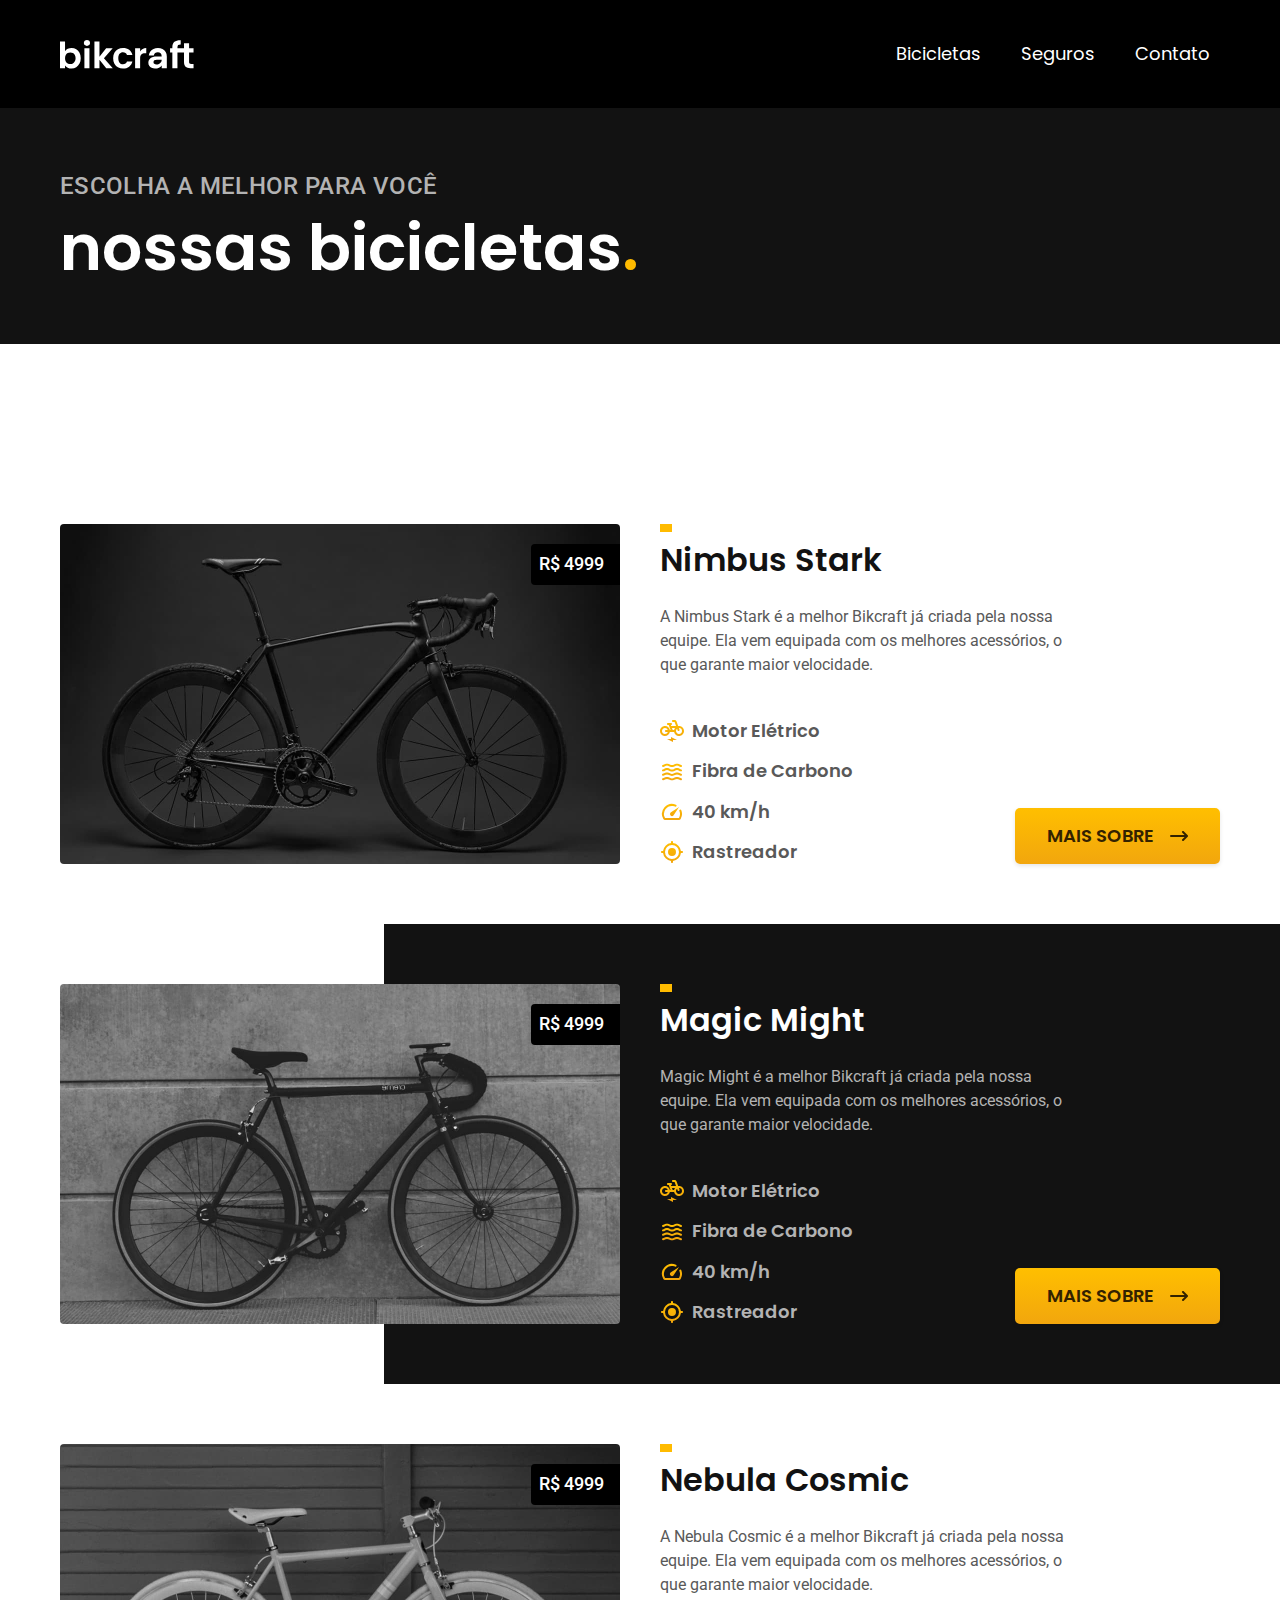
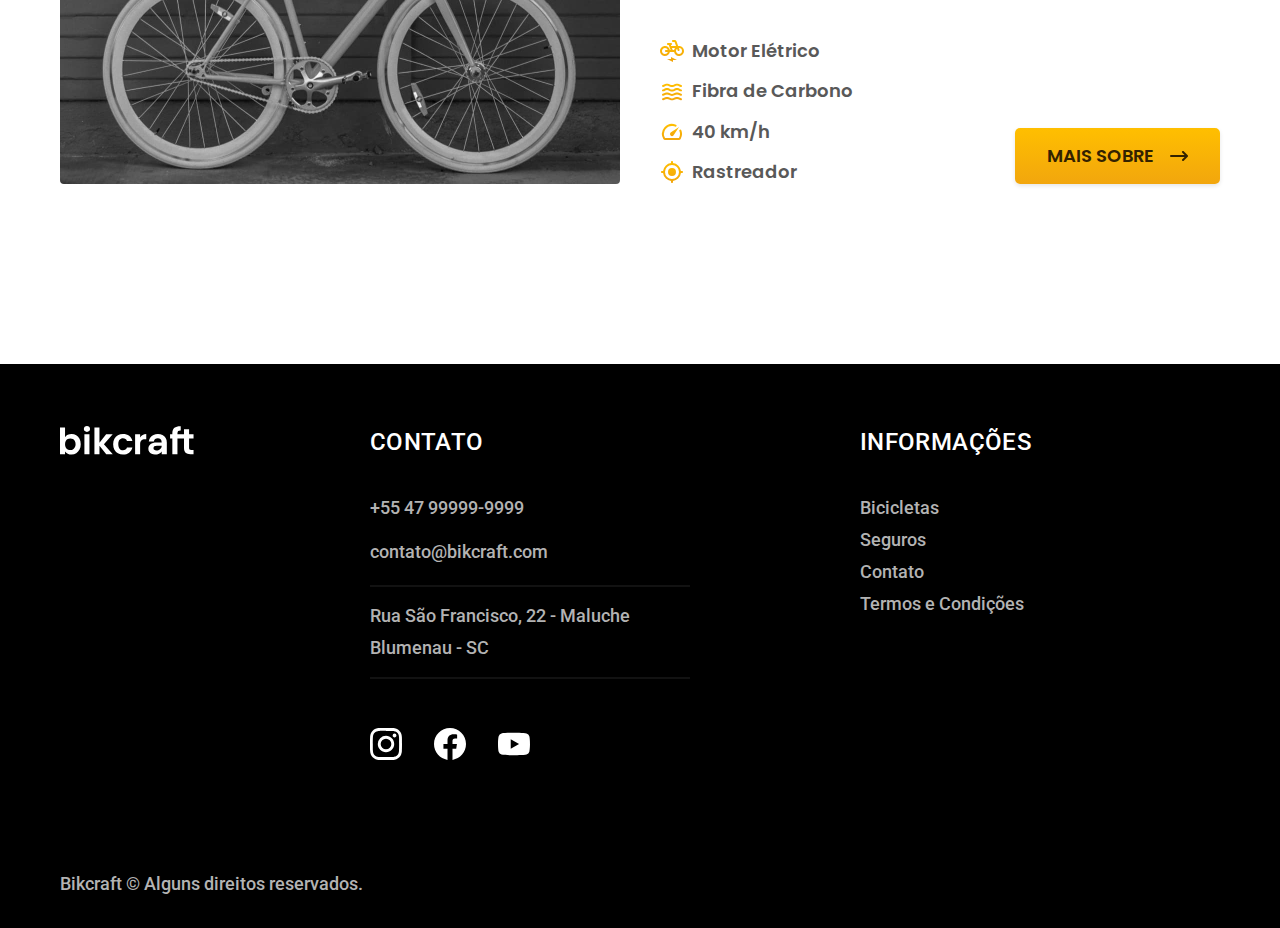
==== bicicletas.html @ d935e834 "add bicicleta page" ====
<!DOCTYPE html>
<html lang="pt-BR">

<head>
  <meta charset="UTF-8">
  <meta name="viewport" content="width=device-width, initial-scale=1.0">
  <title>Bicicletas | Bikecraft</title>
  <meta name="description" content="Nossas bicicletas">
  <link rel="stylesheet" href="/css/style.css">

  <link rel="preconnect" href="https://fonts.googleapis.com">
  <link rel="preconnect" href="https://fonts.gstatic.com" crossorigin>
  <link href="https://fonts.googleapis.com/css2?family=Merriweather:ital,wght@1,900&family=Poppins:wght@400;600&family=Roboto:wght@400;500&display=swap" rel="stylesheet">
</head>

<body id="bicicletas">
  <header class="header-bg">
    <div class="header-container container">
      <a href="./"><img src="/img/bikcraft.svg" alt="Bikcraft"></a>
      <nav aria-label="primária">
        <ul class="header-menu font-1-m cor-0">
          <li><a href="/bicicletas.html">Bicicletas</a></li>
          <li><a href="/seguros.html">Seguros</a></li>
          <li><a href="/contato.html">Contato</a></li>
        </ul>
      </nav>
    </div>
  </header>

  <div class="titulo-bg">
    <div class="titulo container">
      <p class="font-2-l-b cor-5">Escolha a melhor para você</p>
      <h1 class="font-1-xxl cor-0">nossas bicicletas<span class="cor-p1">.</span></h1>
    </div>
  </div>

  <main class="bicicletas-main">
    <ul>

      <li class="bicicletas container">
        <div class="bicicletas-imagem">
          <img src="img/bicicletas/nimbus.jpg" alt="Nimbus Stark">
          <span class="font-2-m cor-0">R$ 4999</span>
        </div>
        <div class="bicicletas-conteudo">
          <h2 class="font-1-xl cor-11">Nimbus Stark</h2>
          <p class="font-2-s cor-8">A Nimbus Stark é a melhor Bikcraft já criada pela nossa equipe. Ela vem equipada com os melhores acessórios, o que garante maior velocidade.</p>
          <div class="bicicletas-grid-interno">
            <ul class="bicicletas-lista-infos font-1-m cor-8">
              <li>
                <img src="img/icones/eletrica.svg" alt="">
                <span>Motor Elétrico</span>
              </li>
              <li>
                <img src="img/icones/carbono.svg" alt="">
                <span>Fibra de Carbono</span>
              </li>
              <li>
                <img src="img/icones/velocidade.svg" alt="">
                <span>40 km/h</span>
              </li>
              <li>
                <img src="img/icones/rastreador.svg" alt="">
                <span>Rastreador</span>
              </li>
            </ul>
            <a class="botao" href="/bicicletas/nimbus.html">Mais sobre</a>
          </div>
        </div>
      </li>

      <div class="bicicletas-bg">
        <li class="bicicletas container">
          <div class="bicicletas-imagem">
            <img src="img/bicicletas/magic.jpg" alt="Magic Might">
            <span class="font-2-m cor-0">R$ 4999</span>
          </div>
          <div class="bicicletas-conteudo">
            <h2 class="font-1-xl cor-0">Magic Might</h2>
            <p class="font-2-s cor-5">Magic Might é a melhor Bikcraft já criada pela nossa equipe. Ela vem equipada com os melhores acessórios, o que garante maior velocidade.</p>
            <div class="bicicletas-grid-interno">
              <ul class="bicicletas-lista-infos font-1-m cor-5">
                <li>
                  <img src="img/icones/eletrica.svg" alt="">
                  <span>Motor Elétrico</span>
                </li>
                <li>
                  <img src="img/icones/carbono.svg" alt="">
                  <span>Fibra de Carbono</span>
                </li>
                <li>
                  <img src="img/icones/velocidade.svg" alt="">
                  <span>40 km/h</span>
                </li>
                <li>
                  <img src="img/icones/rastreador.svg" alt="">
                  <span>Rastreador</span>
                </li>
              </ul>
              <a class="botao" href="/bicicletas/magic.html">Mais sobre</a>
            </div>
          </div>
        </li>
      </div>

      <li class="bicicletas container">
        <div class="bicicletas-imagem">
          <img src="img/bicicletas/nebula.jpg" alt="Nebula Cosmic">
          <span class="font-2-m cor-0">R$ 4999</span>
        </div>
        <div class="bicicletas-conteudo">
          <h2 class="font-1-xl cor-11">Nebula Cosmic</h2>
          <p class="font-2-s cor-8">A Nebula Cosmic é a melhor Bikcraft já criada pela nossa equipe. Ela vem equipada com os melhores acessórios, o que garante maior velocidade.</p>
          <div class="bicicletas-grid-interno">
            <ul class="bicicletas-lista-infos font-1-m cor-8">
              <li>
                <img src="img/icones/eletrica.svg" alt="">
                <span>Motor Elétrico</span>
              </li>
              <li>
                <img src="img/icones/carbono.svg" alt="">
                <span>Fibra de Carbono</span>
              </li>
              <li>
                <img src="img/icones/velocidade.svg" alt="">
                <span>40 km/h</span>
              </li>
              <li>
                <img src="img/icones/rastreador.svg" alt="">
                <span>Rastreador</span>
              </li>
            </ul>
            <a class="botao" href="/bicicletas/nebula.html">Mais sobre</a>
          </div>
        </div>
      </li>
    </ul>
  </main>

  <footer>
    <div class="footer container">

      <a href="/"><img src="img/bikcraft.svg" alt="Bikcraft"></a>

      <div class="footer-contato">
        <h2 class="font-2-l-b cor-0">Contato</h2>
        <ul class="contato-conteudo font-2-m cor-5">
          <li><a href="tel:+5547999999999">+55 47 99999-9999</a></li>
          <li><a href="mailto:contato@bikcraft.com">contato@bikcraft.com</a></li>
          <li>Rua São Francisco, 22 - Maluche Blumenau - SC</li>
        </ul>

        <ul class="contato-redes">
          <li><a href="./"><img src="img/redes/instagram.svg" alt="facebook"></a></li>
          <li><a href="./"><img src="img/redes/facebook.svg" alt="facebook"></a></li>
          <li><a href="./"><img src="img/redes/youtube.svg" alt="facebook"></a></li>
        </ul>
      </div>

      <div class="informacoes">
        <h2 class="font-2-l-b cor-0">informações</h2>
        <ul class="informacoes-conteudo font-2-m cor-5">
          <li><a href="/bicicletas.html">Bicicletas</a></li>
          <li><a href="/seguros.html">Seguros</a></li>
          <li><a href="/contato.html">Contato</a></li>
          <li><a href="/termos.html">Termos e Condições</a></li>
        </ul>
      </div>
      <p class="footer-copy font-2-m cor-5">Bikcraft © Alguns direitos reservados.</p>
    </div>
  </footer>
</body>

</html>
---- css/style.css ----
@import "./global/global.css";
@import "./global/footer.css";
@import "./utility/cores.css";
@import "./utility/tipografia.css";
@import "./global/header.css";

/* Utilitários */
@import "./utility/componentes.css";

/* Home */
@import "./home/main.css";
@import "./home/tecnologia.css";
@import "./home/parceiros.css";
@import "./home/depoimento.css";

/* Bicicletas */
@import "./bicicletas/bicicletas-lista.css";
@import "./bicicletas/bicicletas.css";

/* Bicicleta */
@import "./bicicletas/bicicleta.css";
@import "./bicicletas/escolha.css";
@import "./bicicletas/seguro.css";

/* Seguros */
@import "./seguros/seguros.css";
@import "./seguros/vantagens.css";
@import "./seguros/perguntas.css";


/* Termos */
@import "./termos/termos.css";
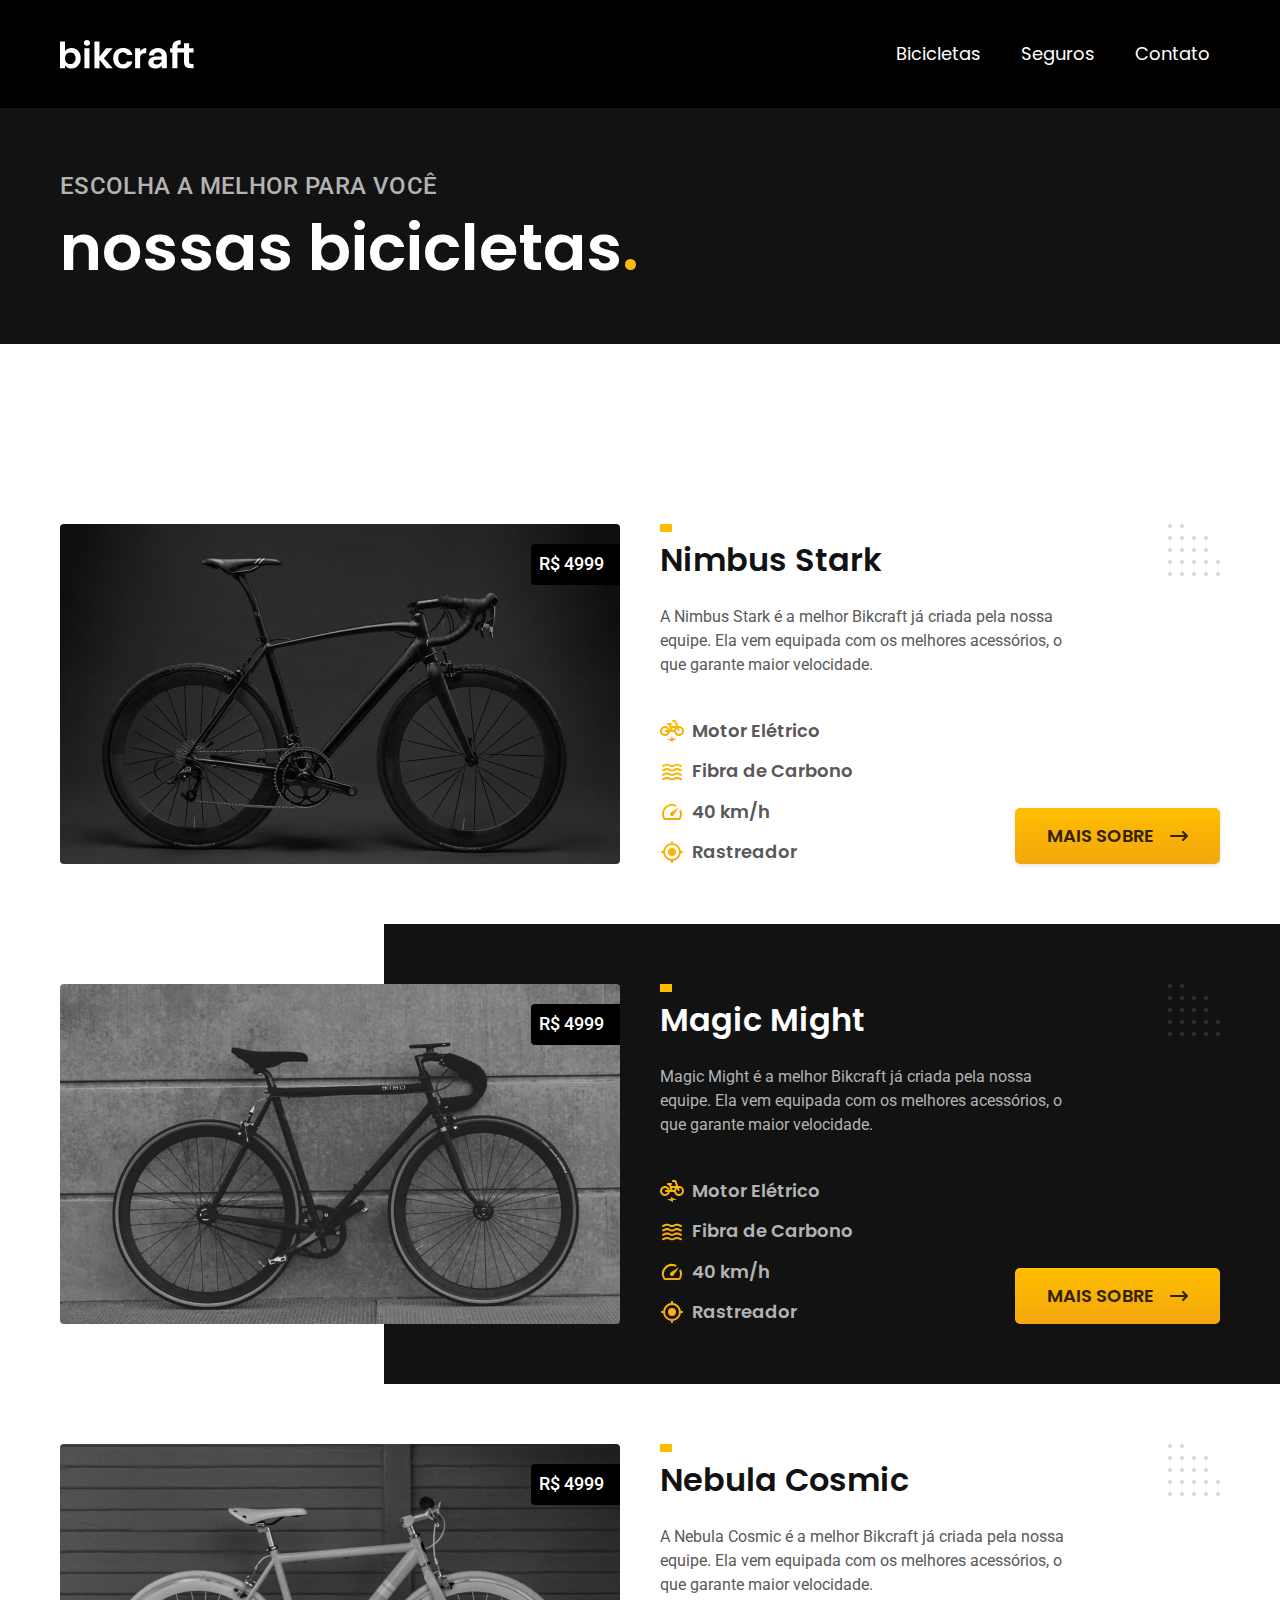
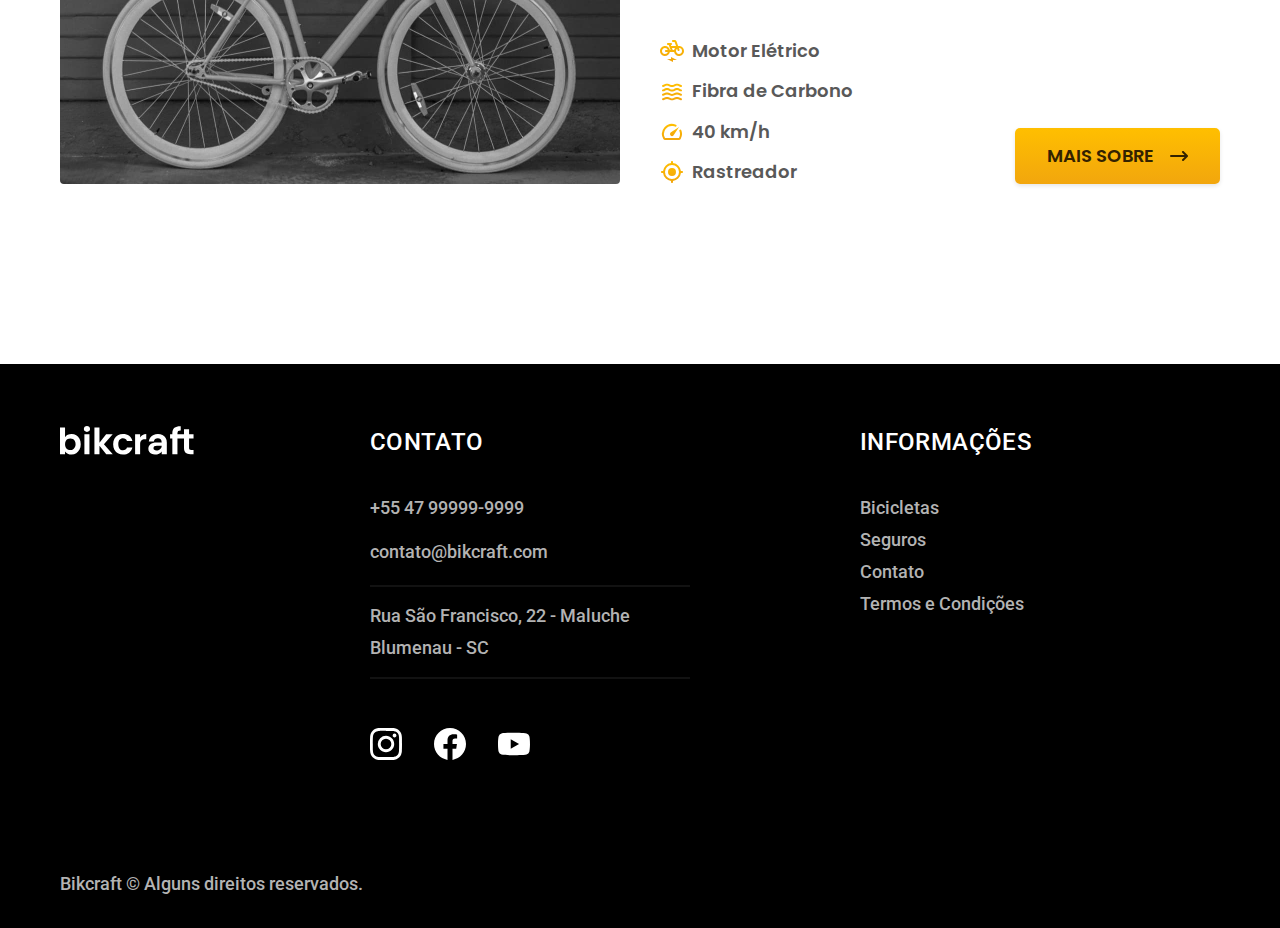
==== commit feb859fa: "optimizations" ====
--- a/bicicletas.html
+++ b/bicicletas.html
@@ -6,6 +6,7 @@
   <meta name="viewport" content="width=device-width, initial-scale=1.0">
   <title>Bicicletas | Bikecraft</title>
   <meta name="description" content="Nossas bicicletas">
+  <link rel="preload" href="/css/style.css" as="style">
   <link rel="stylesheet" href="/css/style.css">
 
   <link rel="preconnect" href="https://fonts.googleapis.com">
--- a/css/style.css
+++ b/css/style.css
@@ -6,6 +6,7 @@
 
 /* Utilitários */
 @import "./utility/componentes.css";
+@import "./utility/formulario.css";
 
 /* Home */
 @import "./home/main.css";
@@ -29,4 +30,11 @@
 
 
 /* Termos */
-@import "./termos/termos.css";+@import "./termos/termos.css";
+
+/* Contato */
+@import "./contato/contato.css";
+@import "./contato/lojas.css";
+
+/* Termos */
+@import "./orcamento/orcamento.css";--- a/css/style.css
+++ b/css/style.css
@@ -6,6 +6,7 @@
 
 /* Utilitários */
 @import "./utility/componentes.css";
+@import "./utility/formulario.css";
 
 /* Home */
 @import "./home/main.css";
@@ -29,4 +30,11 @@
 
 
 /* Termos */
-@import "./termos/termos.css";+@import "./termos/termos.css";
+
+/* Contato */
+@import "./contato/contato.css";
+@import "./contato/lojas.css";
+
+/* Termos */
+@import "./orcamento/orcamento.css";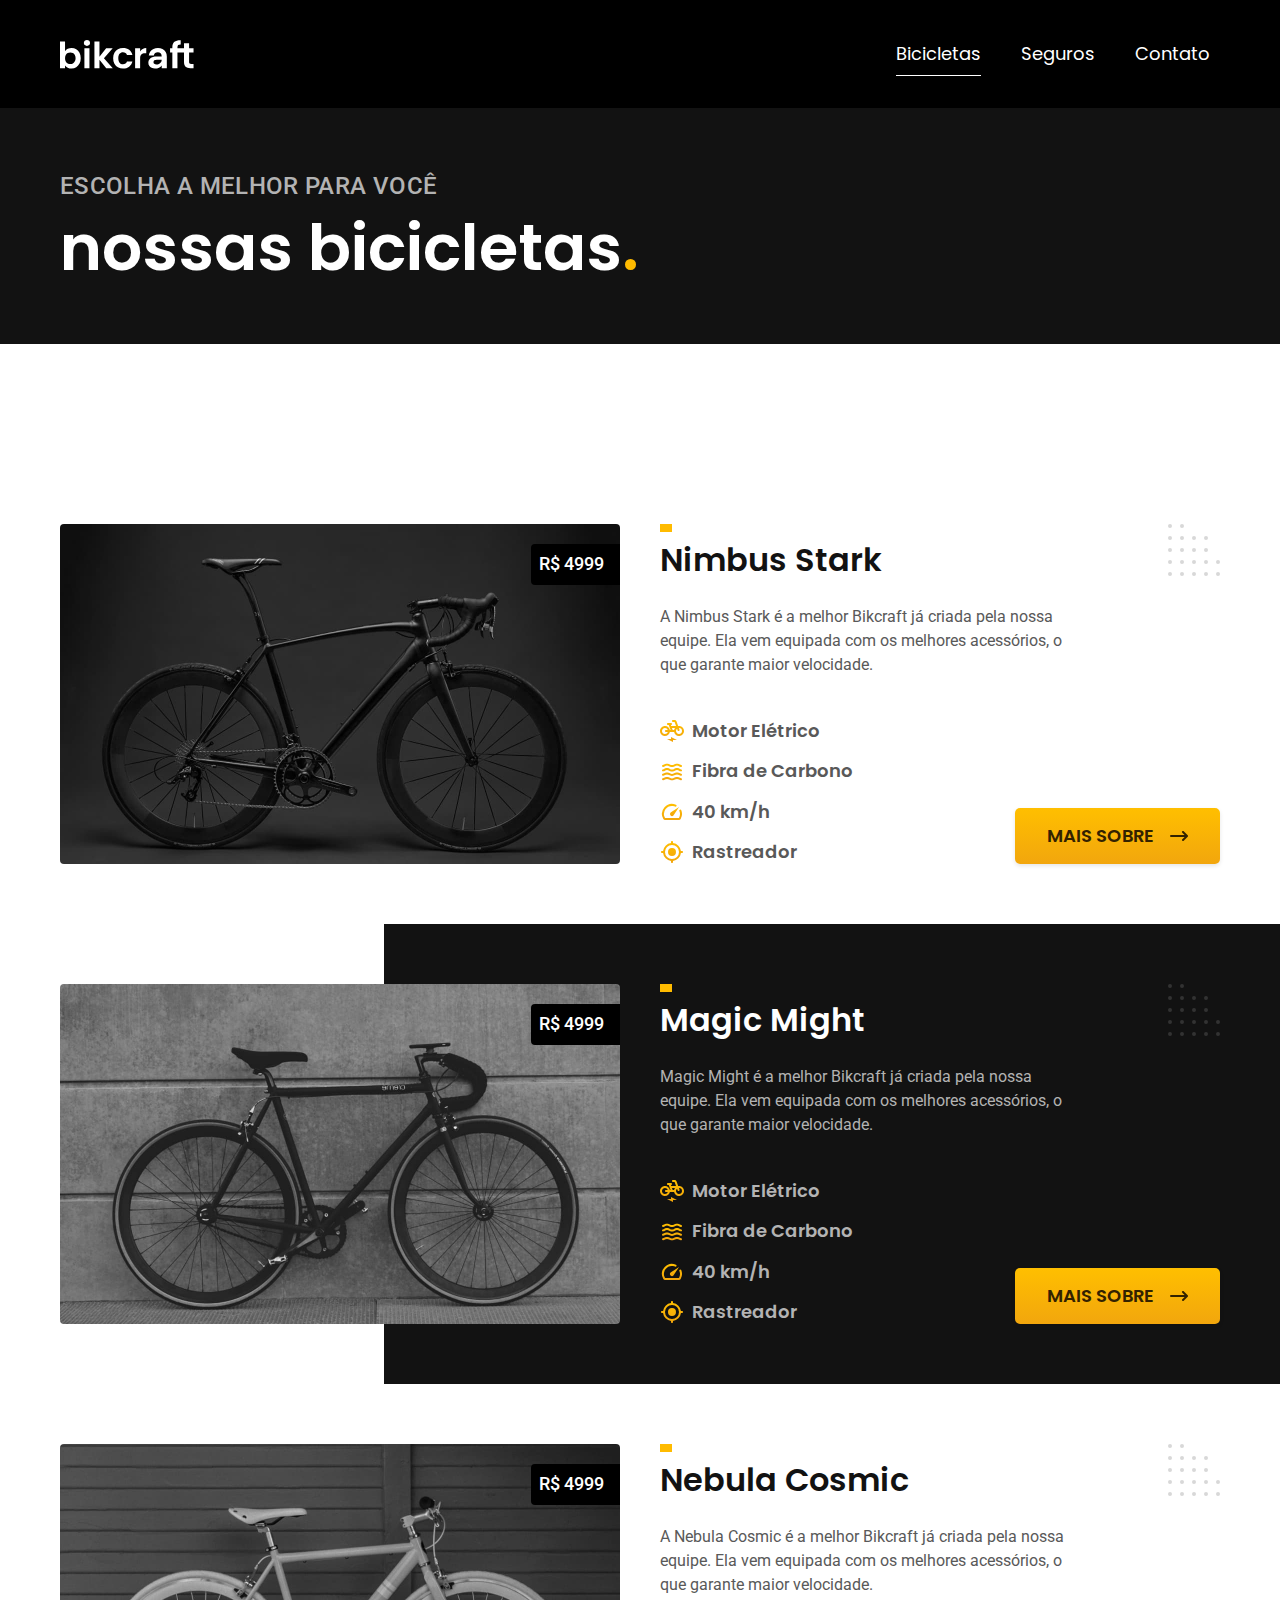
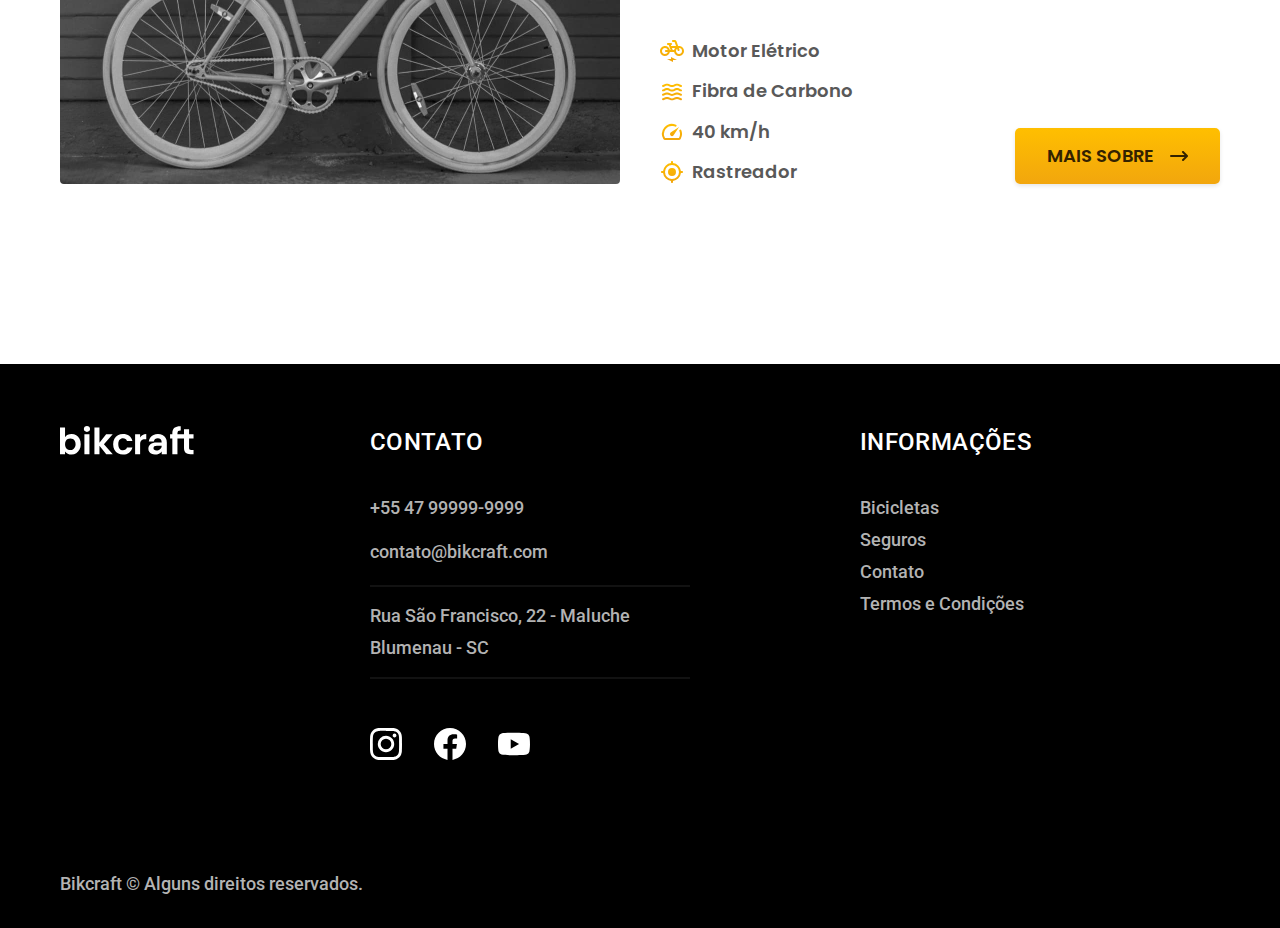
==== commit 2fbd458f: "add JS" ====
--- a/bicicletas.html
+++ b/bicicletas.html
@@ -12,6 +12,7 @@
   <link rel="preconnect" href="https://fonts.googleapis.com">
   <link rel="preconnect" href="https://fonts.gstatic.com" crossorigin>
   <link href="https://fonts.googleapis.com/css2?family=Merriweather:ital,wght@1,900&family=Poppins:wght@400;600&family=Roboto:wght@400;500&display=swap" rel="stylesheet">
+  <script>document.documentElement.classList.add('js')</script>
 </head>
 
 <body id="bicicletas">
@@ -170,6 +171,7 @@
       <p class="footer-copy font-2-m cor-5">Bikcraft © Alguns direitos reservados.</p>
     </div>
   </footer>
+  <script src="js/scrip.js"></script>
 </body>
 
 </html>--- a/css/style.css
+++ b/css/style.css
@@ -1,8 +1,9 @@
 @import "./global/global.css";
+@import "./utility/tipografia.css";
+@import "./utility/cores.css";
+@import "./utility/animacao.css";
+@import "./global/header.css";
 @import "./global/footer.css";
-@import "./utility/cores.css";
-@import "./utility/tipografia.css";
-@import "./global/header.css";
 
 /* Utilitários */
 @import "./utility/componentes.css";
--- a/css/style.css
+++ b/css/style.css
@@ -1,8 +1,9 @@
 @import "./global/global.css";
+@import "./utility/tipografia.css";
+@import "./utility/cores.css";
+@import "./utility/animacao.css";
+@import "./global/header.css";
 @import "./global/footer.css";
-@import "./utility/cores.css";
-@import "./utility/tipografia.css";
-@import "./global/header.css";
 
 /* Utilitários */
 @import "./utility/componentes.css";
